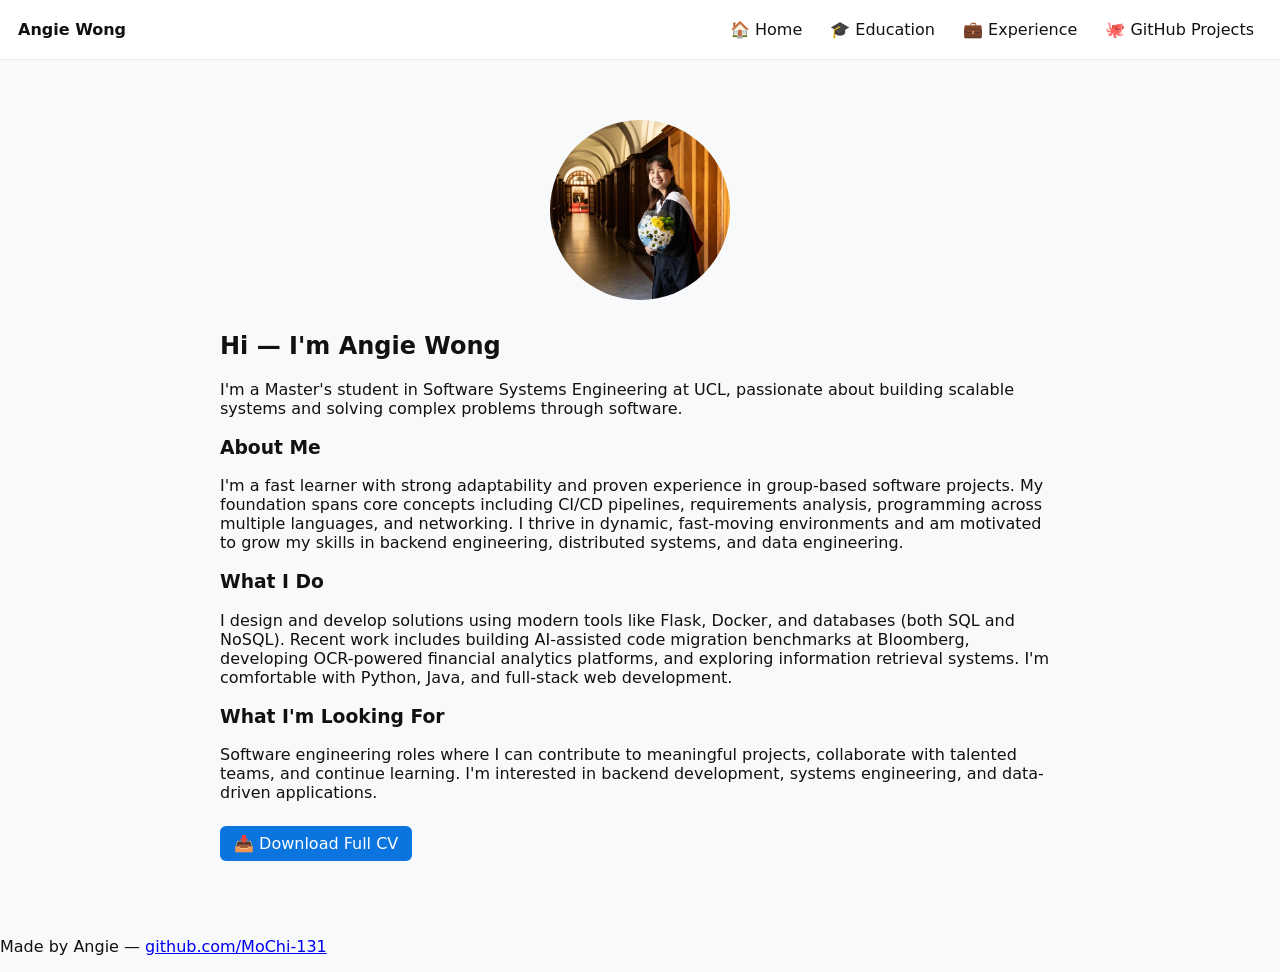
==== index.html @ 98b50a0b "Improve home icon size and add spacing + highlighted course results to education page" ====
<!doctype html>
<html lang="en">
<head>
  <meta charset="utf-8" />
  <meta name="viewport" content="width=device-width,initial-scale=1" />
  <title>Angie Wong — Portfolio</title>
  <link rel="stylesheet" href="styles.css">
</head>
<body>
  <header class="nav">
    <div class="brand">Angie Wong</div>
    <button id="nav-toggle" aria-label="Toggle navigation">☰</button>
    <nav id="nav-links">
      <a href="/">🏠 Home</a>
      <a href="education.html">🎓 Education</a>
      <a href="experience.html">💼 Experience</a>
      <a href="projects/index.html">🐙 GitHub Projects</a>
    </nav>
  </header>

  <main>
    <section class="hero">
      <div style="text-align:center; margin-bottom:32px;">
        <div style="width:180px; height:180px; margin:0 auto 16px; border-radius:50%; display:flex; align-items:center; justify-content:center; overflow:hidden;">
          <img src="images/icon.jpeg" alt="Angie Wong" style="width:100%; height:100%; object-fit:cover;">
        </div>
      </div>
      
      <h1>Hi — I'm Angie Wong</h1>
      <p>I'm a Master's student in Software Systems Engineering at UCL, passionate about building scalable systems and solving complex problems through software.</p>
      
      <h3>About Me</h3>
      <p>I'm a fast learner with strong adaptability and proven experience in group-based software projects. My foundation spans core concepts including CI/CD pipelines, requirements analysis, programming across multiple languages, and networking. I thrive in dynamic, fast-moving environments and am motivated to grow my skills in backend engineering, distributed systems, and data engineering.</p>
      
      <h3>What I Do</h3>
      <p>I design and develop solutions using modern tools like Flask, Docker, and databases (both SQL and NoSQL). Recent work includes building AI-assisted code migration benchmarks at Bloomberg, developing OCR-powered financial analytics platforms, and exploring information retrieval systems. I'm comfortable with Python, Java, and full-stack web development.</p>
      
      <h3>What I'm Looking For</h3>
      <p>Software engineering roles where I can contribute to meaningful projects, collaborate with talented teams, and continue learning. I'm interested in backend development, systems engineering, and data-driven applications.</p>
      
      <p style="margin-top:24px;">
        <a class="btn" href="../../WongPuiChiAngie_CV.pdf" download>📥 Download Full CV</a>
      </p>
    </section>
  </main>

  <footer>
    <p>Made by Angie — <a href="https://github.com/MoChi-131">github.com/MoChi-131</a></p>
  </footer>

  <script src="scripts.js"></script>
</body>
</html>
---- styles.css ----
:root{--accent:#0b74de;--bg:#f7f9fb;--card:#ffffff}
html{scroll-behavior:smooth}
*{box-sizing:border-box}
body{font-family:Inter,system-ui,Segoe UI,Arial;background:var(--bg);color:#111;margin:0}
.nav{display:flex;align-items:center;justify-content:space-between;padding:12px 18px;background:#fff;border-bottom:1px solid #eee;position:sticky;top:0;z-index:30}
.brand{font-weight:700}
#nav-links{display:flex;gap:12px;align-items:center}
#nav-links a{color:#111;text-decoration:none;padding:8px;border-radius:6px}
#nav-links a:hover{background:rgba(11,116,222,0.08);color:var(--accent)}
#nav-toggle{display:none;background:transparent;border:0;font-size:20px}
.hero{padding:36px 18px;text-align:left}
.btn{display:inline-block;padding:8px 14px;background:var(--accent);color:#fff;border-radius:6px;text-decoration:none}
.card{background:var(--card);margin:18px;padding:18px;border-radius:8px;box-shadow:0 1px 4px rgba(16,24,40,0.04)}
main{max-width:900px;margin:24px auto;padding:0 12px}
/* Projects list styles */
.card ul{margin:0;padding-left:18px}
.card ul li{margin:8px 0}
.card ul li a{color:var(--accent);text-decoration:none}
.card ul li a:hover{text-decoration:underline}

@media(min-width:700px){
  #nav-links{display:flex}
}

@media(max-width:700px){
  #nav-links{display:none;flex-direction:column;gap:8px;background:#fff;position:absolute;right:12px;top:56px;padding:12px;border-radius:8px;box-shadow:0 6px 18px rgba(10,20,40,0.08);min-width:200px}
  #nav-toggle{display:block}
  #nav-links.open{display:flex}
}
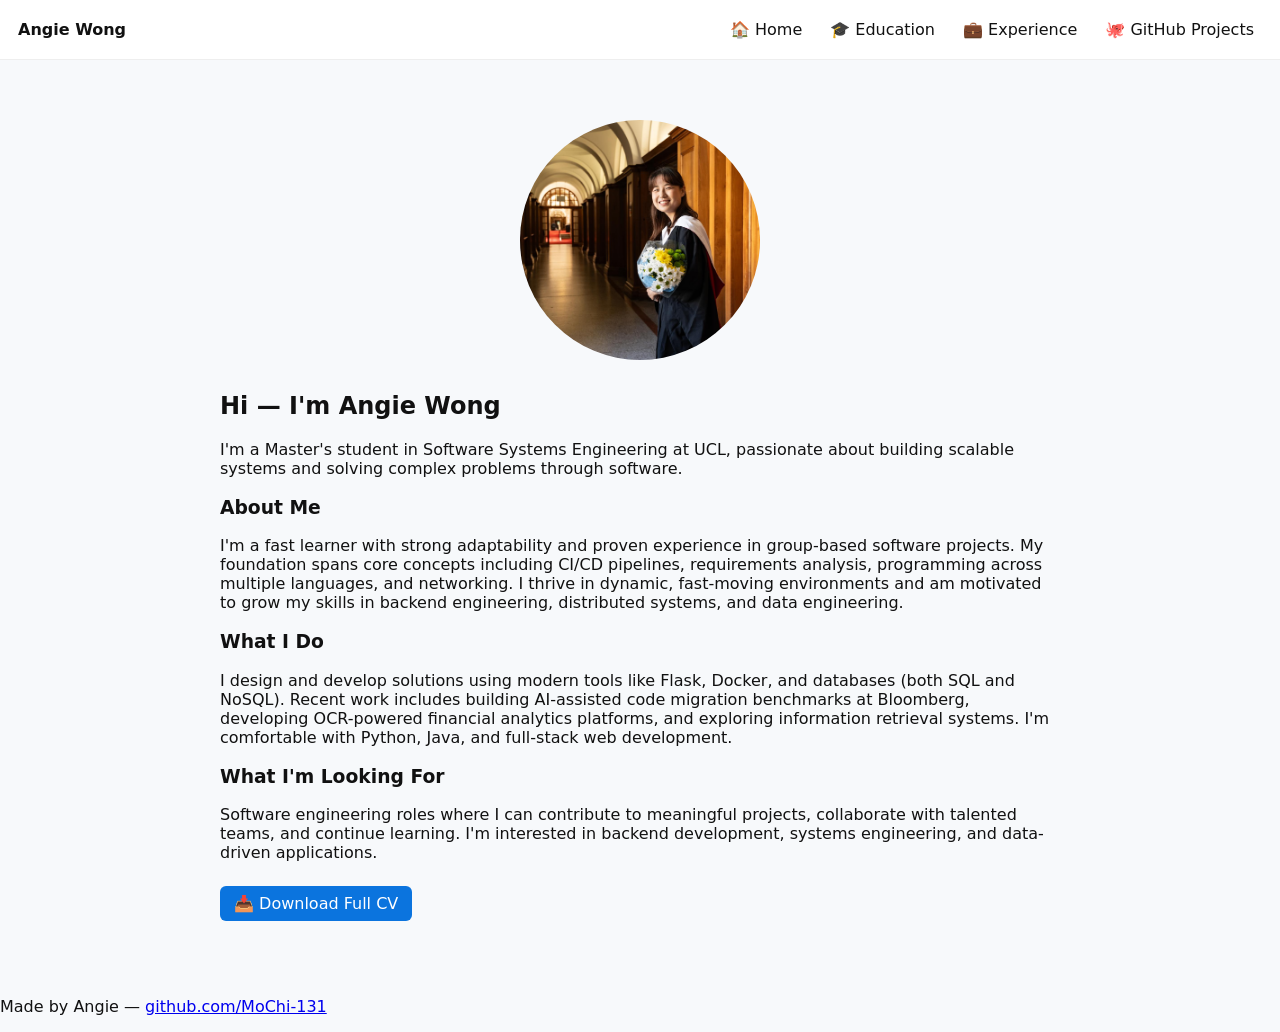
==== commit 24078523: "Increase home page icon size" ====
--- a/index.html
+++ b/index.html
@@ -21,7 +21,7 @@
   <main>
     <section class="hero">
       <div style="text-align:center; margin-bottom:32px;">
-        <div style="width:180px; height:180px; margin:0 auto 16px; border-radius:50%; display:flex; align-items:center; justify-content:center; overflow:hidden;">
+        <div style="width:240px; height:240px; margin:0 auto 16px; border-radius:50%; display:flex; align-items:center; justify-content:center; overflow:hidden;">
           <img src="images/icon.jpeg" alt="Angie Wong" style="width:100%; height:100%; object-fit:cover;">
         </div>
       </div>
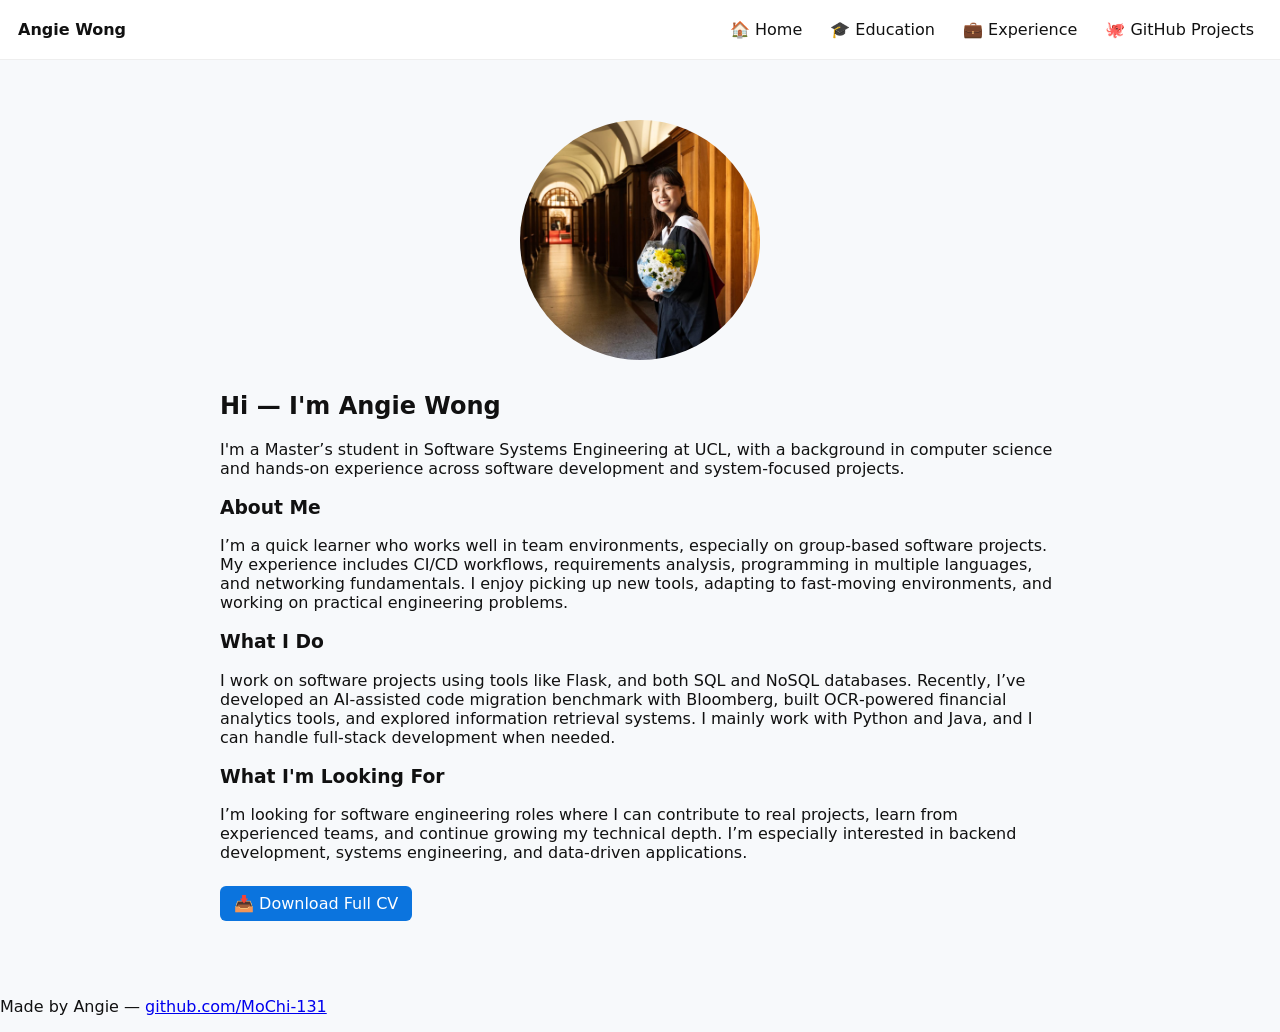
==== commit 3823b18b: "Update home page content to new Angie Wong about text" ====
--- a/index.html
+++ b/index.html
@@ -27,16 +27,16 @@
       </div>
       
       <h1>Hi — I'm Angie Wong</h1>
-      <p>I'm a Master's student in Software Systems Engineering at UCL, passionate about building scalable systems and solving complex problems through software.</p>
+      <p>I'm a Master’s student in Software Systems Engineering at UCL, with a background in computer science and hands‑on experience across software development and system‑focused projects.</p>
       
       <h3>About Me</h3>
-      <p>I'm a fast learner with strong adaptability and proven experience in group-based software projects. My foundation spans core concepts including CI/CD pipelines, requirements analysis, programming across multiple languages, and networking. I thrive in dynamic, fast-moving environments and am motivated to grow my skills in backend engineering, distributed systems, and data engineering.</p>
+      <p>I’m a quick learner who works well in team environments, especially on group‑based software projects. My experience includes CI/CD workflows, requirements analysis, programming in multiple languages, and networking fundamentals. I enjoy picking up new tools, adapting to fast‑moving environments, and working on practical engineering problems.</p>
       
       <h3>What I Do</h3>
-      <p>I design and develop solutions using modern tools like Flask, Docker, and databases (both SQL and NoSQL). Recent work includes building AI-assisted code migration benchmarks at Bloomberg, developing OCR-powered financial analytics platforms, and exploring information retrieval systems. I'm comfortable with Python, Java, and full-stack web development.</p>
+      <p>I work on software projects using tools like Flask, and both SQL and NoSQL databases. Recently, I’ve developed an AI‑assisted code migration benchmark with Bloomberg, built OCR‑powered financial analytics tools, and explored information retrieval systems. I mainly work with Python and Java, and I can handle full‑stack development when needed.</p>
       
       <h3>What I'm Looking For</h3>
-      <p>Software engineering roles where I can contribute to meaningful projects, collaborate with talented teams, and continue learning. I'm interested in backend development, systems engineering, and data-driven applications.</p>
+      <p>I’m looking for software engineering roles where I can contribute to real projects, learn from experienced teams, and continue growing my technical depth. I’m especially interested in backend development, systems engineering, and data‑driven applications.</p>
       
       <p style="margin-top:24px;">
         <a class="btn" href="../../WongPuiChiAngie_CV.pdf" download>📥 Download Full CV</a>
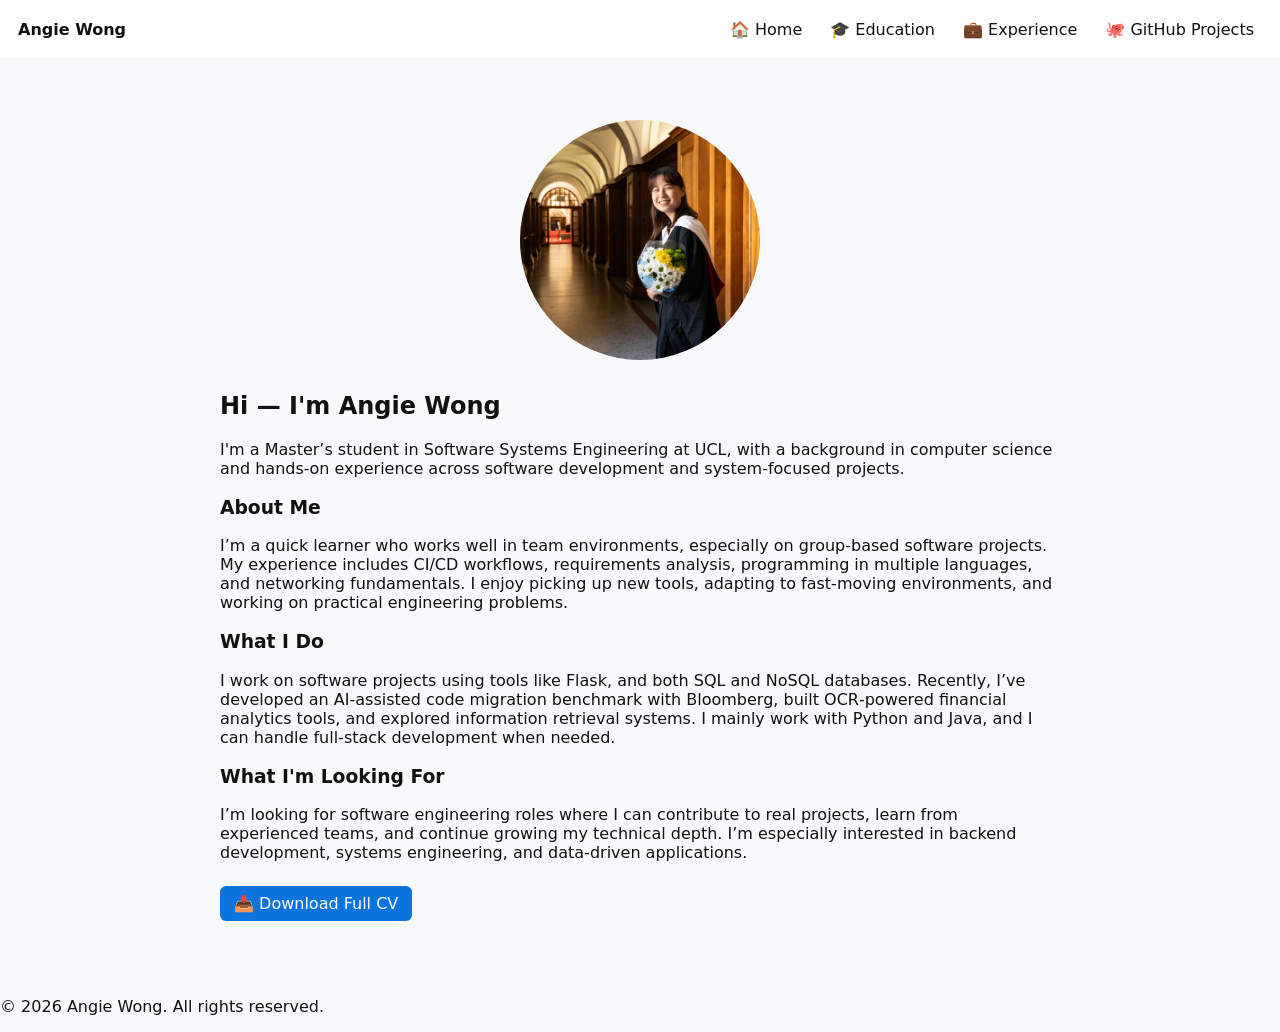
==== commit 87c1468d: "Push latest home page and footer updates" ====
--- a/index.html
+++ b/index.html
@@ -39,15 +39,13 @@
       <p>I’m looking for software engineering roles where I can contribute to real projects, learn from experienced teams, and continue growing my technical depth. I’m especially interested in backend development, systems engineering, and data‑driven applications.</p>
       
       <p style="margin-top:24px;">
-        <a class="btn" href="../../WongPuiChiAngie_CV.pdf" download>📥 Download Full CV</a>
+        <a class="btn" href="https://1drv.ms/b/c/89d242188866f03b/IQBB0vycayCEQ64yErmlqoJZARYoErKPgBRryUPMzZIts3g?e=JLR5mn" download>📥 Download Full CV</a>
       </p>
     </section>
   </main>
-
   <footer>
-    <p>Made by Angie — <a href="https://github.com/MoChi-131">github.com/MoChi-131</a></p>
+    <p>© 2026 Angie Wong. All rights reserved.</p>
   </footer>
-
   <script src="scripts.js"></script>
 </body>
 </html>
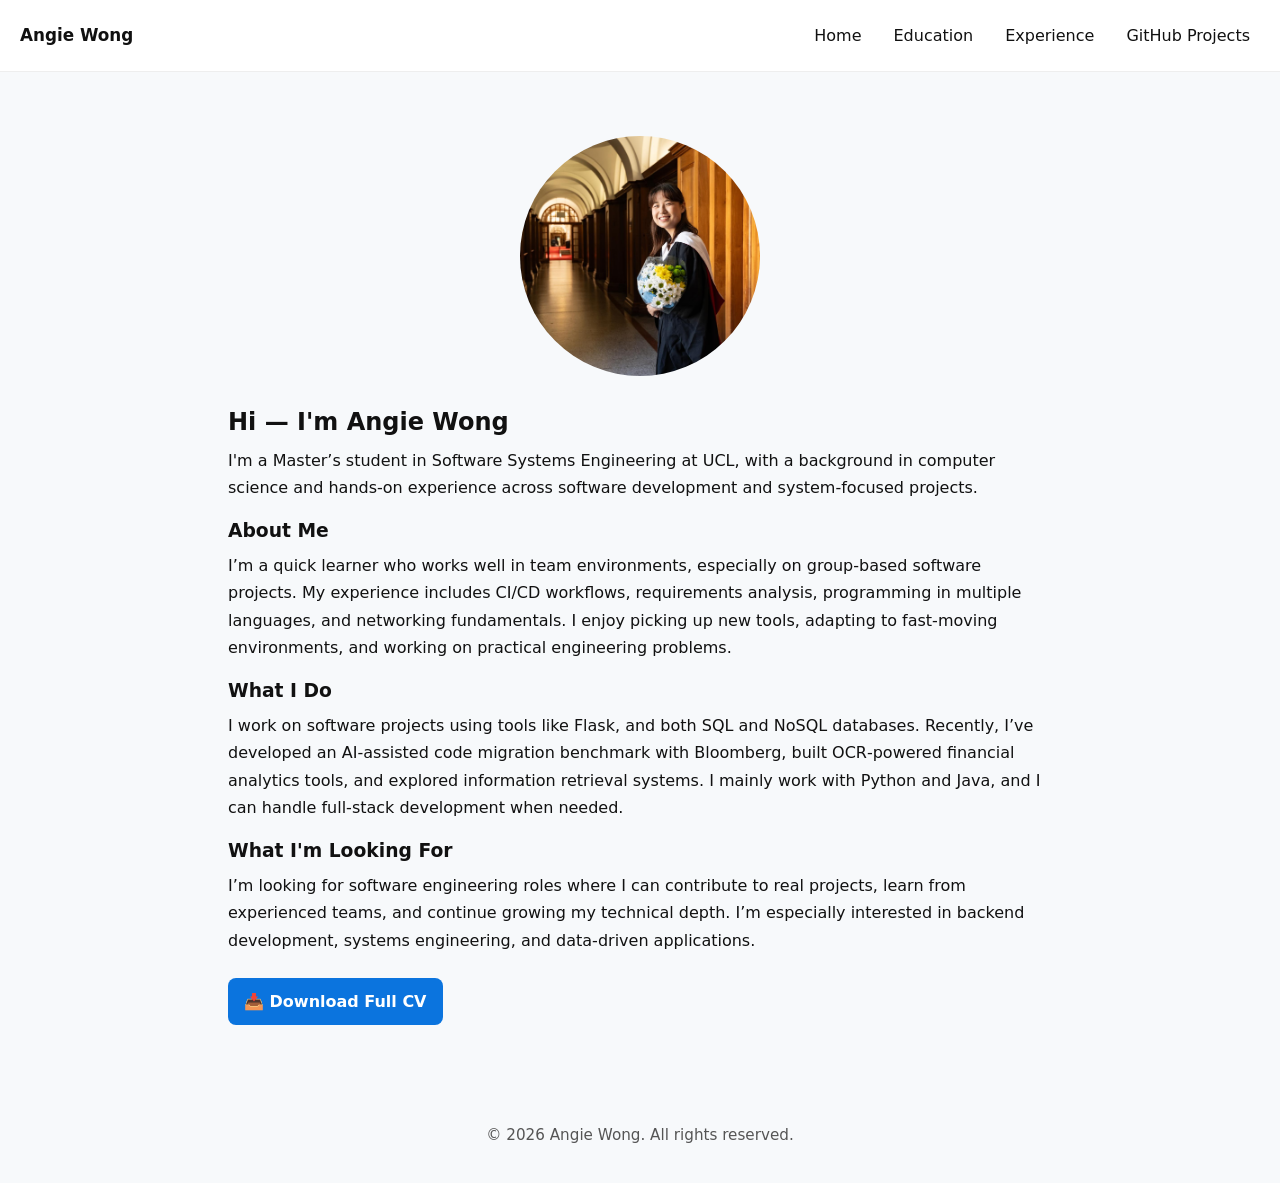
==== commit 2d931ec6: "Fix responsive nav toggle across all pages and include scripts.js on project pages" ====
--- a/index.html
+++ b/index.html
@@ -11,10 +11,10 @@
     <div class="brand">Angie Wong</div>
     <button id="nav-toggle" aria-label="Toggle navigation">☰</button>
     <nav id="nav-links">
-      <a href="/">🏠 Home</a>
-      <a href="education.html">🎓 Education</a>
-      <a href="experience.html">💼 Experience</a>
-      <a href="projects/index.html">🐙 GitHub Projects</a>
+      <a href="/">Home</a>
+      <a href="education.html">Education</a>
+      <a href="experience.html">Experience</a>
+      <a href="projects/index.html">GitHub Projects</a>
     </nav>
   </header>
 
--- a/styles.css
+++ b/styles.css
@@ -1,20 +1,23 @@
 :root{--accent:#0b74de;--bg:#f7f9fb;--card:#ffffff}
 html{scroll-behavior:smooth}
 *{box-sizing:border-box}
-body{font-family:Inter,system-ui,Segoe UI,Arial;background:var(--bg);color:#111;margin:0}
-.nav{display:flex;align-items:center;justify-content:space-between;padding:12px 18px;background:#fff;border-bottom:1px solid #eee;position:sticky;top:0;z-index:30}
-.brand{font-weight:700}
+img{max-width:100%;height:auto;display:block}
+body{font-family:Inter,system-ui,Segoe UI,Arial,Helvetica,sans-serif;background:var(--bg);color:#111;margin:0;line-height:1.7;min-height:100vh}
+p{margin:0 0 1rem 0}
+h1,h2,h3,h4,h5,h6{margin:1.2rem 0 0.6rem;line-height:1.2}
+.nav{display:flex;align-items:center;justify-content:space-between;padding:14px 20px;background:#fff;border-bottom:1px solid #eee;position:sticky;top:0;z-index:30;flex-wrap:wrap}
+.brand{font-weight:700;font-size:1.05rem}
 #nav-links{display:flex;gap:12px;align-items:center}
-#nav-links a{color:#111;text-decoration:none;padding:8px;border-radius:6px}
+#nav-links a{color:#111;text-decoration:none;padding:8px 10px;border-radius:8px}
 #nav-links a:hover{background:rgba(11,116,222,0.08);color:var(--accent)}
-#nav-toggle{display:none;background:transparent;border:0;font-size:20px}
-.hero{padding:36px 18px;text-align:left}
-.btn{display:inline-block;padding:8px 14px;background:var(--accent);color:#fff;border-radius:6px;text-decoration:none}
-.card{background:var(--card);margin:18px;padding:18px;border-radius:8px;box-shadow:0 1px 4px rgba(16,24,40,0.04)}
-main{max-width:900px;margin:24px auto;padding:0 12px}
-/* Projects list styles */
-.card ul{margin:0;padding-left:18px}
-.card ul li{margin:8px 0}
+#nav-toggle{display:none;background:transparent;border:0;font-size:24px;cursor:pointer}
+.hero{padding:40px 20px;text-align:left}
+.btn{display:inline-block;padding:10px 16px;background:var(--accent);color:#fff;border-radius:8px;text-decoration:none;font-weight:600}
+.card{background:var(--card);margin:18px 0;padding:22px;border-radius:14px;box-shadow:0 1px 4px rgba(16,24,40,0.06)}
+main{max-width:900px;margin:24px auto;padding:0 18px;width:100%}
+footer{padding:18px 18px;text-align:center;font-size:.95rem;color:#555}
+.card ul{margin:0;padding-left:20px}
+.card ul li{margin:0.65rem 0}
 .card ul li a{color:var(--accent);text-decoration:none}
 .card ul li a:hover{text-decoration:underline}
 
@@ -23,7 +26,17 @@
 }
 
 @media(max-width:700px){
-  #nav-links{display:none;flex-direction:column;gap:8px;background:#fff;position:absolute;right:12px;top:56px;padding:12px;border-radius:8px;box-shadow:0 6px 18px rgba(10,20,40,0.08);min-width:200px}
+  .nav{padding:14px 16px}
   #nav-toggle{display:block}
+  #nav-links{display:none;flex-direction:column;gap:10px;background:#fff;position:absolute;right:16px;top:64px;padding:16px;border-radius:12px;box-shadow:0 8px 24px rgba(10,20,40,0.12);min-width:220px;z-index:40}
   #nav-links.open{display:flex}
+  .hero{padding:28px 16px}
+  main{margin:20px auto;padding:0 14px}
+  .card{padding:18px}
 }
+
+@media(max-width:500px){
+  .hero{padding:24px 14px}
+  .card{padding:16px}
+  #nav-links{right:12px;top:60px;min-width:180px}
+}
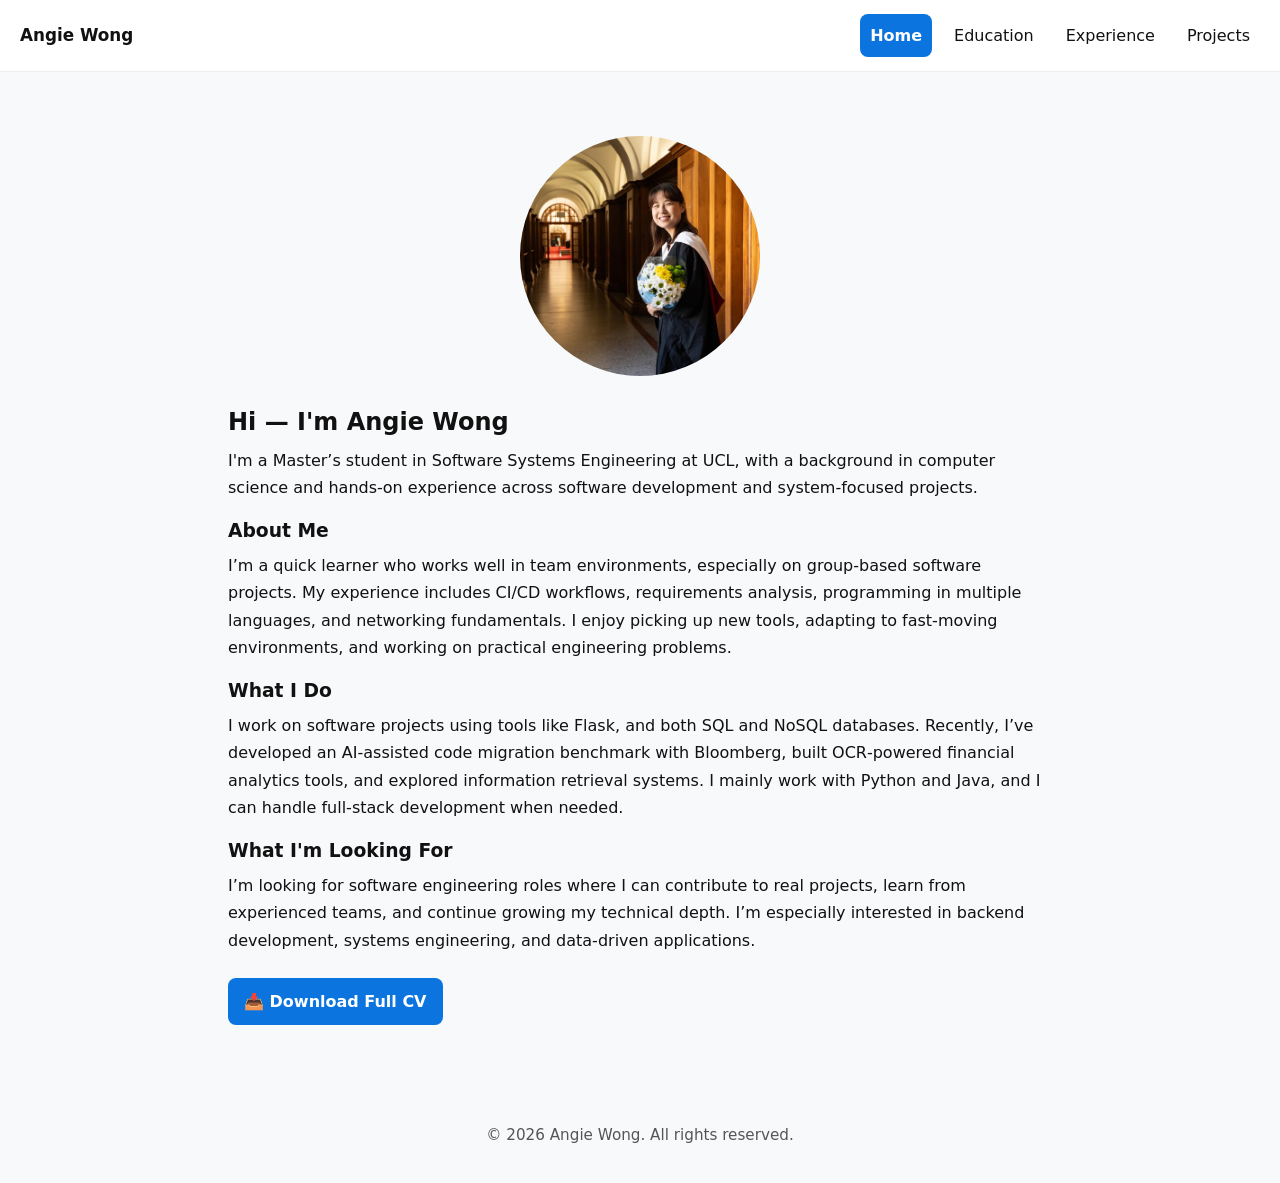
==== commit 5ee48f13: "Update navbar highlighting and standardize navigation across all pages" ====
--- a/index.html
+++ b/index.html
@@ -14,7 +14,7 @@
       <a href="/">Home</a>
       <a href="education.html">Education</a>
       <a href="experience.html">Experience</a>
-      <a href="projects/index.html">GitHub Projects</a>
+      <a href="projects/index.html">Projects</a>
     </nav>
   </header>
 
--- a/styles.css
+++ b/styles.css
@@ -10,6 +10,8 @@
 #nav-links{display:flex;gap:12px;align-items:center}
 #nav-links a{color:#111;text-decoration:none;padding:8px 10px;border-radius:8px}
 #nav-links a:hover{background:rgba(11,116,222,0.08);color:var(--accent)}
+#nav-links a.active{background:var(--accent);color:#fff;font-weight:700}
+#nav-links a.active:hover{background:rgba(11,116,222,0.96);}
 #nav-toggle{display:none;background:transparent;border:0;font-size:24px;cursor:pointer}
 .hero{padding:40px 20px;text-align:left}
 .btn{display:inline-block;padding:10px 16px;background:var(--accent);color:#fff;border-radius:8px;text-decoration:none;font-weight:600}
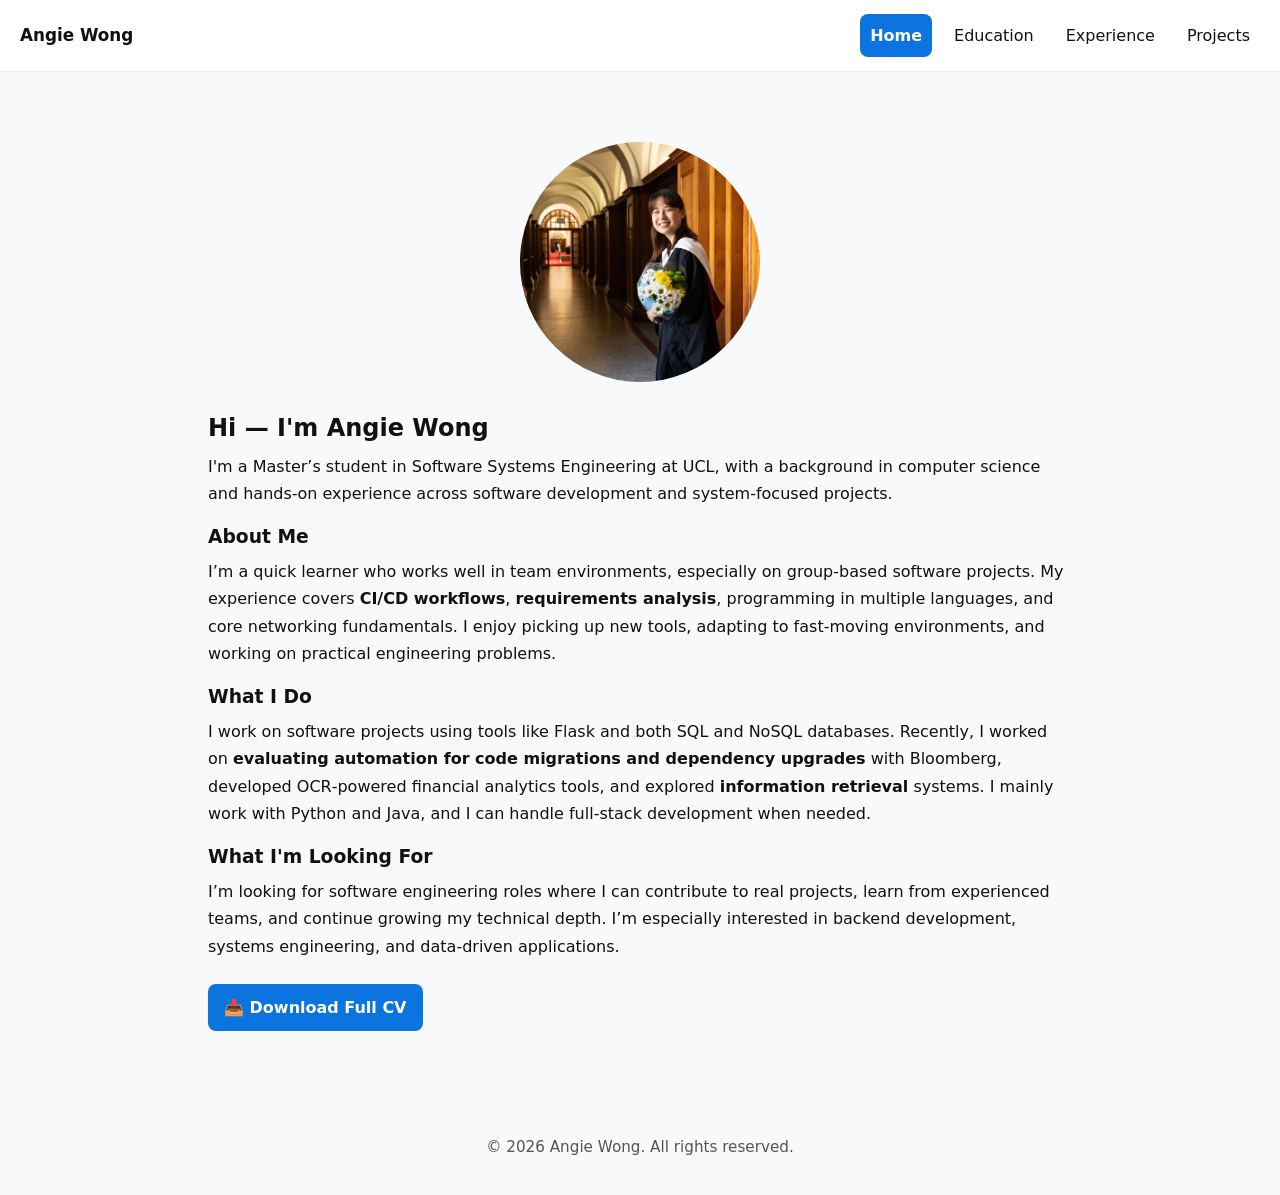
==== commit ee1d40e8: "Update "About Me" and "What I Do" sections for clarity and emphasis on key skills" ====
--- a/index.html
+++ b/index.html
@@ -30,10 +30,10 @@
       <p>I'm a Master’s student in Software Systems Engineering at UCL, with a background in computer science and hands‑on experience across software development and system‑focused projects.</p>
       
       <h3>About Me</h3>
-      <p>I’m a quick learner who works well in team environments, especially on group‑based software projects. My experience includes CI/CD workflows, requirements analysis, programming in multiple languages, and networking fundamentals. I enjoy picking up new tools, adapting to fast‑moving environments, and working on practical engineering problems.</p>
+      <p>I’m a quick learner who works well in team environments, especially on group‑based software projects. My experience covers <strong>CI/CD workflows</strong>, <strong>requirements analysis</strong>, programming in multiple languages, and core networking fundamentals. I enjoy picking up new tools, adapting to fast‑moving environments, and working on practical engineering problems.</p>
       
       <h3>What I Do</h3>
-      <p>I work on software projects using tools like Flask, and both SQL and NoSQL databases. Recently, I’ve developed an AI‑assisted code migration benchmark with Bloomberg, built OCR‑powered financial analytics tools, and explored information retrieval systems. I mainly work with Python and Java, and I can handle full‑stack development when needed.</p>
+      <p>I work on software projects using tools like Flask and both SQL and NoSQL databases. Recently, I worked on <strong>evaluating automation for code migrations and dependency upgrades</strong> with Bloomberg, developed OCR‑powered financial analytics tools, and explored <strong>information retrieval</strong> systems. I mainly work with Python and Java, and I can handle full‑stack development when needed.</p>
       
       <h3>What I'm Looking For</h3>
       <p>I’m looking for software engineering roles where I can contribute to real projects, learn from experienced teams, and continue growing my technical depth. I’m especially interested in backend development, systems engineering, and data‑driven applications.</p>
--- a/styles.css
+++ b/styles.css
@@ -15,11 +15,26 @@
 #nav-toggle{display:none;background:transparent;border:0;font-size:24px;cursor:pointer}
 .hero{padding:40px 20px;text-align:left}
 .btn{display:inline-block;padding:10px 16px;background:var(--accent);color:#fff;border-radius:8px;text-decoration:none;font-weight:600}
-.card{background:var(--card);margin:18px 0;padding:22px;border-radius:14px;box-shadow:0 1px 4px rgba(16,24,40,0.06)}
-main{max-width:900px;margin:24px auto;padding:0 18px;width:100%}
+.card{background:var(--card);margin:18px 0;padding:28px 32px;border-radius:24px;border:1px solid #e8edf3;box-shadow:0 12px 40px rgba(16,24,40,0.08)}
+main{max-width:940px;margin:30px auto;padding:0 18px;width:100%}
 footer{padding:18px 18px;text-align:center;font-size:.95rem;color:#555}
+.section-header{margin-bottom:24px}
+.section-intro{max-width:700px;color:#4f5d73;font-size:1rem;margin-top:0.5rem;line-height:1.75}
+.job-card{padding:24px 0;border-top:1px solid #edf1f7}
+.job-card:first-child{border-top:none}
+.job-card__header{display:flex;flex-wrap:wrap;justify-content:space-between;gap:16px;align-items:flex-start;margin-bottom:18px}
+.job-card__brand{display:flex;align-items:center;gap:16px}
+.job-card__logo{width:125px;height:125px;flex-shrink:0;border-radius:10px;object-fit:contain}.job-card__logo.bloomberg-logo{width:200px;height:200px}.job-card__title-row{display:flex;flex-wrap:wrap;align-items:flex-start;justify-content:space-between;gap:12px;width:100%;}
+.job-card__header h3{margin:0;font-size:1.08rem;letter-spacing:0.01em}
+.job-card__company{margin:6px 0 0.4rem;color:#5a6678;font-size:0.95rem}
+.job-card__summary{margin:0;line-height:1.75;color:#111;font-size:0.95rem}
+.job-card__meta{display:flex;flex-wrap:wrap;gap:10px;color:#6b7280;font-size:0.95rem}
+.job-card__meta span{background:#f3f6fb;padding:6px 10px;border-radius:999px}
+.job-card__tags{margin-top:1.75rem}
+.job-card__tags p{margin:0.75rem 0 0 0;color:#334155;line-height:1.6}
+.job-card__tags .highlight{color:#111;font-weight:700;background:none;padding:0}
 .card ul{margin:0;padding-left:20px}
-.card ul li{margin:0.65rem 0}
+.card ul li{margin:0.75rem 0;color:#2b3440;line-height:1.8}
 .card ul li a{color:var(--accent);text-decoration:none}
 .card ul li a:hover{text-decoration:underline}
 
